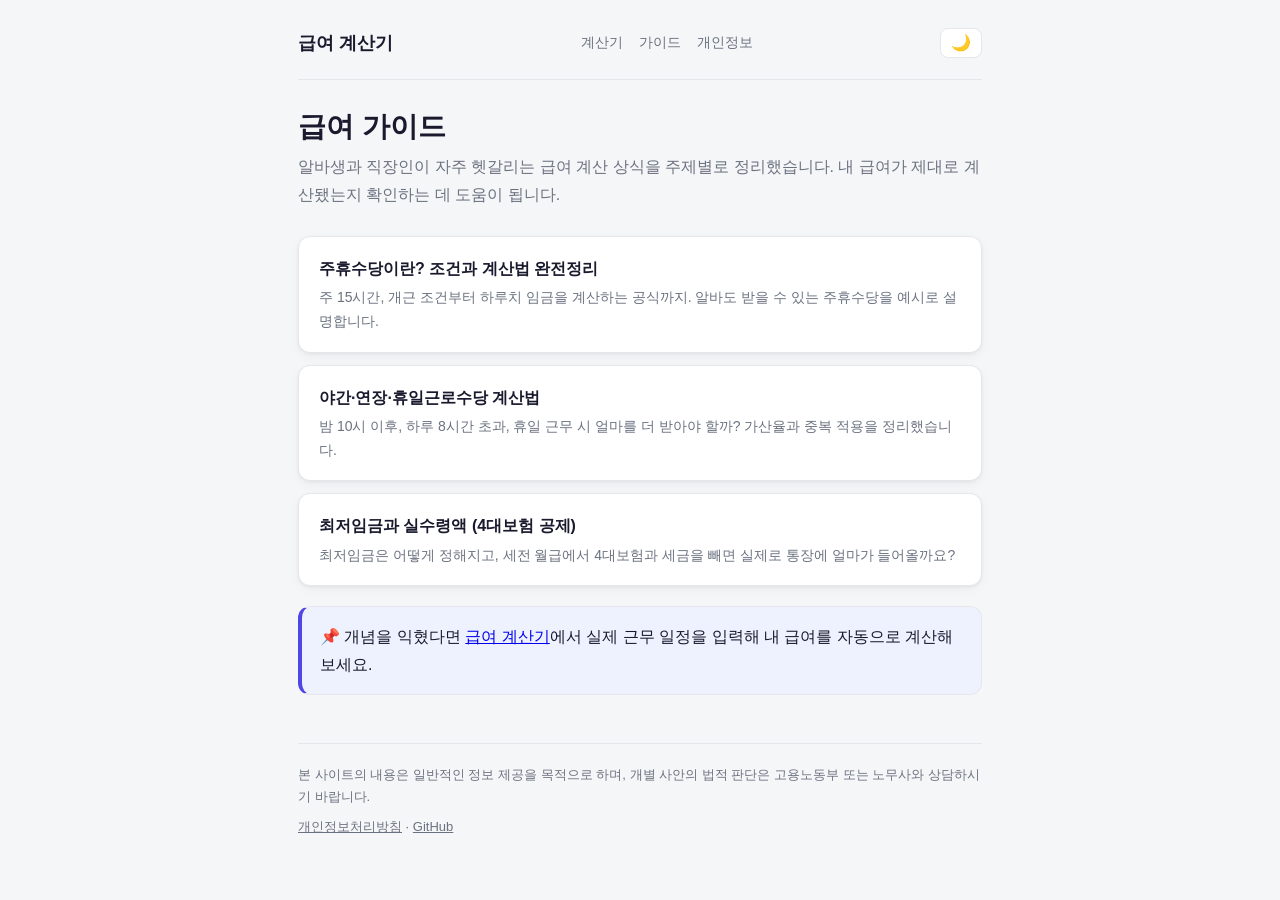
==== guide/index.html @ b1a536ff "Add content guides, privacy page, sitemap for AdSense approval Co-Authored-By: Claude Fable 5 <norep" ====
<!DOCTYPE html>
<html lang="ko">
<head>
  <meta charset="UTF-8">
  <meta name="viewport" content="width=device-width, initial-scale=1.0">
  <title>급여 가이드 - 주휴수당·야간수당·최저임금 총정리</title>
  <meta name="description" content="알바·직장인이 꼭 알아야 할 급여 상식. 주휴수당 조건과 계산법, 야간·연장·휴일수당, 최저임금과 4대보험 공제 후 실수령액까지 쉽게 정리했습니다.">
  <meta property="og:title" content="급여 가이드 - 주휴수당·야간수당·최저임금 총정리">
  <meta property="og:description" content="알바·직장인이 꼭 알아야 할 급여 상식을 쉽게 정리했습니다.">
  <meta property="og:type" content="website">
  <link rel="canonical" href="https://tttjdgus.github.io/guide/">
  <link rel="stylesheet" href="../guide.css">
  <script>(function(){try{var t=localStorage.getItem("theme");if(t)document.documentElement.setAttribute("data-theme",t);}catch(e){}})();</script>
  <script async src="https://pagead2.googlesyndication.com/pagead/js/adsbygoogle.js?client=ca-pub-8778431658814007" crossorigin="anonymous"></script>
</head>
<body>
  <div class="container">
    <nav class="site-nav">
      <a href="../" class="brand">급여 계산기</a>
      <div class="nav-links">
        <a href="../">계산기</a>
        <a href="./">가이드</a>
        <a href="../privacy.html">개인정보</a>
      </div>
      <button type="button" class="theme-toggle" id="themeToggle" aria-label="다크모드 전환">🌙</button>
    </nav>

    <article>
      <h1>급여 가이드</h1>
      <p class="lead">알바생과 직장인이 자주 헷갈리는 급여 계산 상식을 주제별로 정리했습니다. 내 급여가 제대로 계산됐는지 확인하는 데 도움이 됩니다.</p>

      <ul class="card-list">
        <li>
          <a href="jhuhyu-sudang.html">
            <div class="title">주휴수당이란? 조건과 계산법 완전정리</div>
            <div class="desc">주 15시간, 개근 조건부터 하루치 임금을 계산하는 공식까지. 알바도 받을 수 있는 주휴수당을 예시로 설명합니다.</div>
          </a>
        </li>
        <li>
          <a href="yagan-yeonjang-hyuil.html">
            <div class="title">야간·연장·휴일근로수당 계산법</div>
            <div class="desc">밤 10시 이후, 하루 8시간 초과, 휴일 근무 시 얼마를 더 받아야 할까? 가산율과 중복 적용을 정리했습니다.</div>
          </a>
        </li>
        <li>
          <a href="choejeo-imgeum-silsuryeong.html">
            <div class="title">최저임금과 실수령액 (4대보험 공제)</div>
            <div class="desc">최저임금은 어떻게 정해지고, 세전 월급에서 4대보험과 세금을 빼면 실제로 통장에 얼마가 들어올까요?</div>
          </a>
        </li>
      </ul>

      <div class="callout">
        <p>📌 개념을 익혔다면 <a href="../">급여 계산기</a>에서 실제 근무 일정을 입력해 내 급여를 자동으로 계산해 보세요.</p>
      </div>
    </article>

    <footer class="page-footer">
      <p>본 사이트의 내용은 일반적인 정보 제공을 목적으로 하며, 개별 사안의 법적 판단은 고용노동부 또는 노무사와 상담하시기 바랍니다.</p>
      <p style="margin-top:8px;"><a href="../privacy.html">개인정보처리방침</a> · <a href="https://github.com/tttjdgus" target="_blank" rel="noopener">GitHub</a></p>
    </footer>
  </div>

  <script>
    var btn = document.getElementById("themeToggle");
    function sync(){ btn.textContent = (document.documentElement.getAttribute("data-theme")==="dark") ? "☀️" : "🌙"; }
    sync();
    btn.addEventListener("click", function(){
      var next = (document.documentElement.getAttribute("data-theme")==="dark") ? "light" : "dark";
      document.documentElement.setAttribute("data-theme", next);
      try{ localStorage.setItem("theme", next); }catch(e){}
      sync();
    });
  </script>
</body>
</html>
---- guide.css ----
*,
*::before,
*::after {
  box-sizing: border-box;
  margin: 0;
  padding: 0;
}

:root {
  --bg: #f5f6f8;
  --surface: #ffffff;
  --text: #1a1a2e;
  --text-muted: #6b7280;
  --border: #e5e7eb;
  --primary: #4f46e5;
  --primary-light: #eef2ff;
  --success: #059669;
  --radius: 12px;
  --shadow: 0 1px 3px rgba(0, 0, 0, 0.06), 0 4px 12px rgba(0, 0, 0, 0.04);
  color-scheme: light;
}

[data-theme="dark"] {
  --bg: #0f1117;
  --surface: #1a1d27;
  --text: #e8eaed;
  --text-muted: #9ca3af;
  --border: #2d3340;
  --primary: #818cf8;
  --primary-light: rgba(129, 140, 248, 0.15);
  --success: #34d399;
  --shadow: 0 1px 3px rgba(0, 0, 0, 0.3), 0 4px 12px rgba(0, 0, 0, 0.25);
  color-scheme: dark;
}

body {
  font-family: -apple-system, BlinkMacSystemFont, "Segoe UI", Roboto, "Noto Sans KR", sans-serif;
  background: var(--bg);
  color: var(--text);
  line-height: 1.7;
  min-height: 100vh;
  -webkit-font-smoothing: antialiased;
}

.container {
  max-width: 720px;
  margin: 0 auto;
  padding: 24px 18px 48px;
}

.site-nav {
  display: flex;
  align-items: center;
  justify-content: space-between;
  gap: 12px;
  padding: 4px 0 20px;
  border-bottom: 1px solid var(--border);
  margin-bottom: 28px;
}

.site-nav a.brand {
  font-weight: 700;
  font-size: 18px;
  color: var(--text);
  text-decoration: none;
}

.site-nav .nav-links {
  display: flex;
  gap: 16px;
}

.site-nav .nav-links a {
  color: var(--text-muted);
  text-decoration: none;
  font-size: 14px;
}

.site-nav .nav-links a:hover {
  color: var(--primary);
}

.theme-toggle {
  background: var(--surface);
  border: 1px solid var(--border);
  border-radius: 8px;
  padding: 6px 10px;
  cursor: pointer;
  font-size: 16px;
  line-height: 1;
  color: var(--text);
}

article h1 {
  font-size: 28px;
  line-height: 1.35;
  margin-bottom: 8px;
}

article .lead {
  color: var(--text-muted);
  font-size: 16px;
  margin-bottom: 28px;
}

article h2 {
  font-size: 21px;
  margin: 36px 0 12px;
  padding-top: 12px;
  border-top: 1px solid var(--border);
}

article h3 {
  font-size: 17px;
  margin: 22px 0 8px;
}

article p {
  margin-bottom: 14px;
}

article ul,
article ol {
  margin: 0 0 16px 22px;
}

article li {
  margin-bottom: 8px;
}

article strong {
  color: var(--text);
}

.callout {
  background: var(--primary-light);
  border: 1px solid var(--border);
  border-left: 4px solid var(--primary);
  border-radius: var(--radius);
  padding: 16px 18px;
  margin: 20px 0;
}

.callout p:last-child {
  margin-bottom: 0;
}

.formula {
  background: var(--surface);
  border: 1px solid var(--border);
  border-radius: var(--radius);
  padding: 16px 18px;
  margin: 16px 0;
  font-size: 15px;
  box-shadow: var(--shadow);
}

table.calc {
  width: 100%;
  border-collapse: collapse;
  margin: 16px 0;
  font-size: 14px;
}

table.calc th,
table.calc td {
  border: 1px solid var(--border);
  padding: 10px 12px;
  text-align: left;
}

table.calc th {
  background: var(--primary-light);
}

.cta {
  display: inline-block;
  background: var(--primary);
  color: #fff;
  text-decoration: none;
  padding: 12px 22px;
  border-radius: var(--radius);
  font-weight: 600;
  margin: 12px 0;
}

.related {
  margin-top: 40px;
  padding-top: 20px;
  border-top: 1px solid var(--border);
}

.related h2 {
  border-top: none;
  padding-top: 0;
  font-size: 18px;
}

.related a {
  color: var(--primary);
  text-decoration: none;
}

.card-list {
  list-style: none;
  margin: 0;
  display: grid;
  gap: 12px;
}

.card-list li {
  margin: 0;
}

.card-list a {
  display: block;
  background: var(--surface);
  border: 1px solid var(--border);
  border-radius: var(--radius);
  padding: 18px 20px;
  text-decoration: none;
  color: var(--text);
  box-shadow: var(--shadow);
}

.card-list a:hover {
  border-color: var(--primary);
}

.card-list .title {
  font-weight: 600;
  font-size: 16px;
  margin-bottom: 4px;
}

.card-list .desc {
  color: var(--text-muted);
  font-size: 14px;
}

footer.page-footer {
  margin-top: 48px;
  padding-top: 20px;
  border-top: 1px solid var(--border);
  color: var(--text-muted);
  font-size: 13px;
}

footer.page-footer a {
  color: var(--text-muted);
}

.updated {
  color: var(--text-muted);
  font-size: 13px;
  margin-bottom: 24px;
}
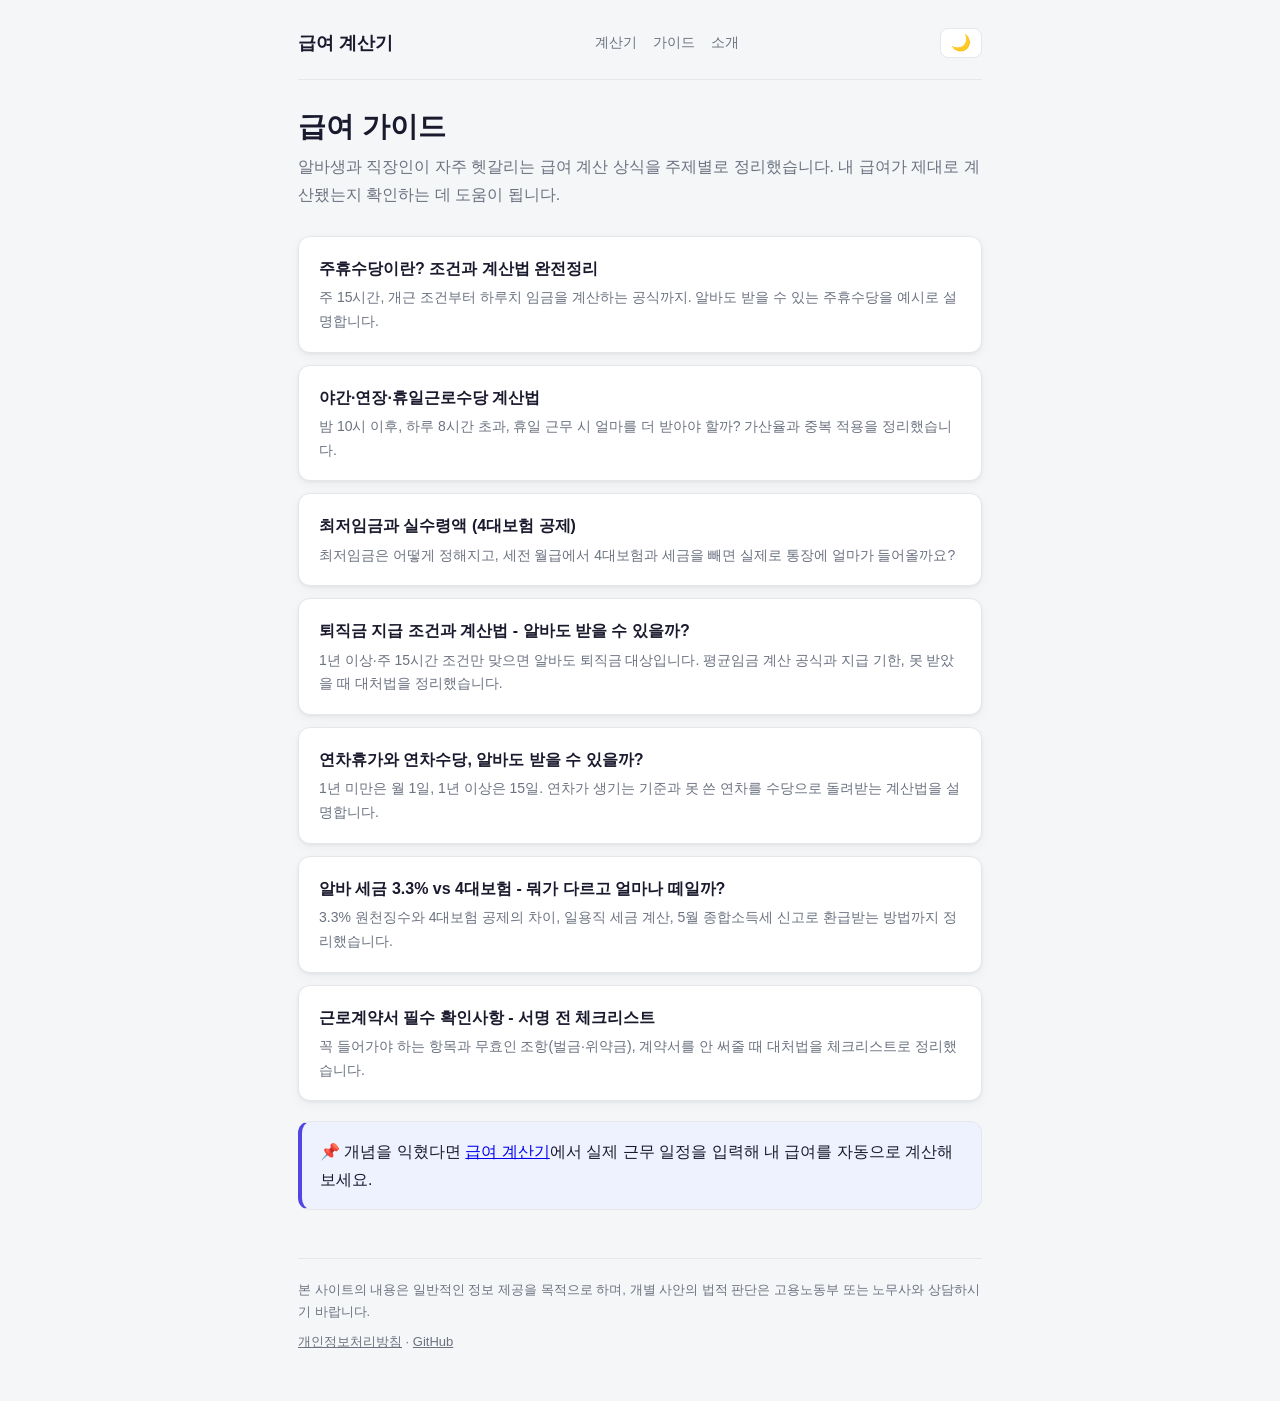
==== commit 22863f1c: "Add 4 new guide articles, about page, and update sitemap for AdSense re-review - New guides: 퇴직금, 연차" ====
--- a/guide/index.html
+++ b/guide/index.html
@@ -20,7 +20,7 @@
       <div class="nav-links">
         <a href="../">계산기</a>
         <a href="./">가이드</a>
-        <a href="../privacy.html">개인정보</a>
+        <a href="../about.html">소개</a>
       </div>
       <button type="button" class="theme-toggle" id="themeToggle" aria-label="다크모드 전환">🌙</button>
     </nav>
@@ -46,6 +46,30 @@
           <a href="choejeo-imgeum-silsuryeong.html">
             <div class="title">최저임금과 실수령액 (4대보험 공제)</div>
             <div class="desc">최저임금은 어떻게 정해지고, 세전 월급에서 4대보험과 세금을 빼면 실제로 통장에 얼마가 들어올까요?</div>
+          </a>
+        </li>
+        <li>
+          <a href="toejikgeum.html">
+            <div class="title">퇴직금 지급 조건과 계산법 - 알바도 받을 수 있을까?</div>
+            <div class="desc">1년 이상·주 15시간 조건만 맞으면 알바도 퇴직금 대상입니다. 평균임금 계산 공식과 지급 기한, 못 받았을 때 대처법을 정리했습니다.</div>
+          </a>
+        </li>
+        <li>
+          <a href="yeoncha-sudang.html">
+            <div class="title">연차휴가와 연차수당, 알바도 받을 수 있을까?</div>
+            <div class="desc">1년 미만은 월 1일, 1년 이상은 15일. 연차가 생기는 기준과 못 쓴 연차를 수당으로 돌려받는 계산법을 설명합니다.</div>
+          </a>
+        </li>
+        <li>
+          <a href="alba-segeum.html">
+            <div class="title">알바 세금 3.3% vs 4대보험 - 뭐가 다르고 얼마나 떼일까?</div>
+            <div class="desc">3.3% 원천징수와 4대보험 공제의 차이, 일용직 세금 계산, 5월 종합소득세 신고로 환급받는 방법까지 정리했습니다.</div>
+          </a>
+        </li>
+        <li>
+          <a href="geunro-gyeyakseo.html">
+            <div class="title">근로계약서 필수 확인사항 - 서명 전 체크리스트</div>
+            <div class="desc">꼭 들어가야 하는 항목과 무효인 조항(벌금·위약금), 계약서를 안 써줄 때 대처법을 체크리스트로 정리했습니다.</div>
           </a>
         </li>
       </ul>
